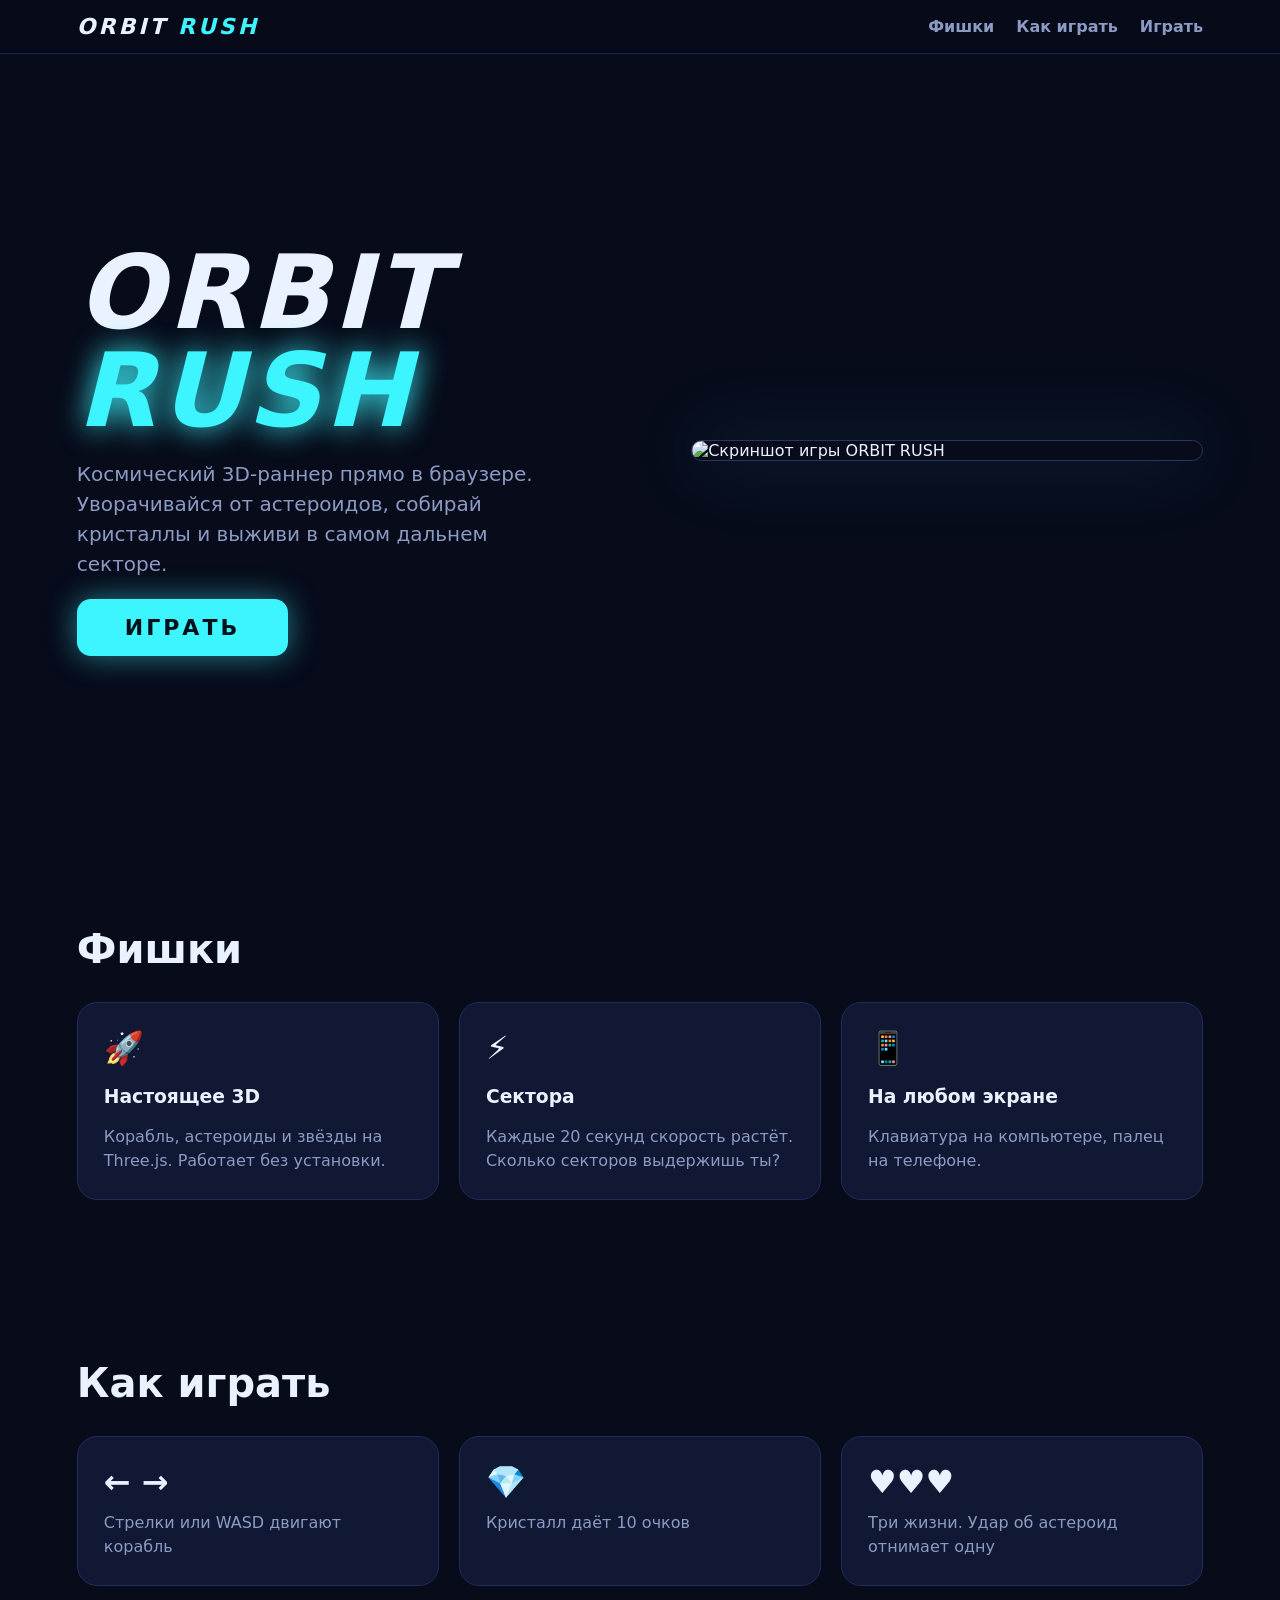
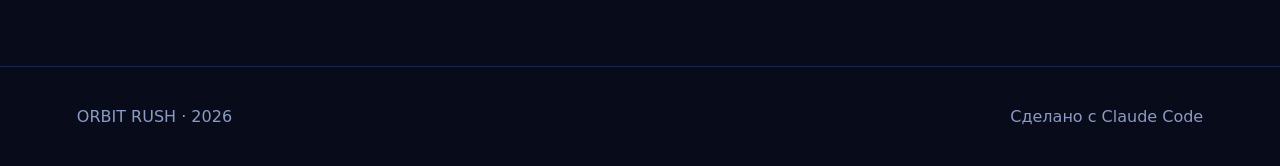
==== index.html @ 2fd19f46 "Версия 1.0: сайт, игра, spec.md, CLAUDE.md" ====
<!doctype html>
<html lang="ru">
<head>
<meta charset="utf-8">
<meta name="viewport" content="width=device-width, initial-scale=1">
<title>ORBIT RUSH: 3D-раннер в космосе</title>
<meta name="description" content="Браузерная 3D-игра: уворачивайся от астероидов и собирай кристаллы. Играй бесплатно на компьютере и телефоне.">
<link rel="stylesheet" href="style.css">
<style>
  header { position: sticky; top: 0; z-index: 5; display: flex; justify-content: space-between; align-items: center; padding: 14px 6vw; background: rgba(7, 11, 26, .8); backdrop-filter: blur(10px); border-bottom: 1px solid #1C2550; }
  .logo { font-weight: 900; font-style: italic; letter-spacing: 3px; font-size: 22px; }
  .logo span { color: var(--neon); }
  nav a { color: var(--muted); text-decoration: none; margin-left: 22px; font-weight: 600; }
  nav a:hover { color: var(--ink); }
  .hero { min-height: 88vh; display: grid; grid-template-columns: 1.1fr 1fr; align-items: center; gap: 4vw; padding: 0 6vw; }
  .hero h1 { font-size: clamp(56px, 8vw, 120px); line-height: .95; margin: 0; font-style: italic; font-weight: 900; letter-spacing: 4px; }
  .hero h1 span { display: block; color: var(--neon); text-shadow: 0 0 30px var(--neon); }
  .hero p { color: var(--muted); font-size: 20px; max-width: 480px; line-height: 1.5; }
  .shot { width: 100%; border-radius: 22px; border: 1px solid #2A3566; box-shadow: 0 0 80px rgba(61, 245, 255, .18); }
  section { padding: 80px 6vw; }
  h2 { font-size: 40px; margin: 0 0 30px; }
  .grid { display: grid; grid-template-columns: repeat(3, 1fr); gap: 20px; }
  .card { background: var(--panel); border: 1px solid #222C5A; border-radius: 20px; padding: 26px; transition: transform .25s, border-color .25s; }
  .card:hover { transform: translateY(-6px); border-color: var(--neon); }
  .card b { font-size: 32px; display: block; margin-bottom: 10px; }
  .card p { color: var(--muted); margin: 0; line-height: 1.5; }
  .reveal { opacity: 0; transform: translateY(30px); transition: opacity .7s, transform .7s; }
  .reveal.show { opacity: 1; transform: none; }
  footer { padding: 40px 6vw; color: var(--muted); border-top: 1px solid #1C2550; display: flex; justify-content: space-between; flex-wrap: wrap; gap: 10px; }
  @media (max-width: 800px) { .hero { grid-template-columns: 1fr; padding-top: 40px; } .grid { grid-template-columns: 1fr; } nav { display: none; } }
</style>
</head>
<body>
<header><div class="logo">ORBIT <span>RUSH</span></div><nav><a href="#features">Фишки</a><a href="#how">Как играть</a><a href="play.html">Играть</a></nav></header>

<div class="hero">
  <div>
    <h1>ORBIT<span>RUSH</span></h1>
    <p>Космический 3D-раннер прямо в браузере. Уворачивайся от астероидов, собирай кристаллы и выживи в самом дальнем секторе.</p>
    <a class="btn" href="play.html">ИГРАТЬ</a>
  </div>
  <img class="shot" src="screenshot.png" alt="Скриншот игры ORBIT RUSH">
</div>

<section id="features" class="reveal">
  <h2>Фишки</h2>
  <div class="grid">
    <div class="card"><b>🚀</b><h3>Настоящее 3D</h3><p>Корабль, астероиды и звёзды на Three.js. Работает без установки.</p></div>
    <div class="card"><b>⚡</b><h3>Сектора</h3><p>Каждые 20 секунд скорость растёт. Сколько секторов выдержишь ты?</p></div>
    <div class="card"><b>📱</b><h3>На любом экране</h3><p>Клавиатура на компьютере, палец на телефоне.</p></div>
  </div>
</section>

<section id="how" class="reveal">
  <h2>Как играть</h2>
  <div class="grid">
    <div class="card"><b>← →</b><p>Стрелки или WASD двигают корабль</p></div>
    <div class="card"><b>💎</b><p>Кристалл даёт 10 очков</p></div>
    <div class="card"><b>♥♥♥</b><p>Три жизни. Удар об астероид отнимает одну</p></div>
  </div>
</section>

<footer><span>ORBIT RUSH · 2026</span><span>Сделано с Claude Code</span></footer>

<script>
  // плавное появление блоков при прокрутке
  const io = new IntersectionObserver(es => es.forEach(e => e.isIntersecting && e.target.classList.add('show')), { threshold: .15 });
  document.querySelectorAll('.reveal').forEach(el => io.observe(el));
</script>
</body>
</html>
---- style.css ----
/* ORBIT RUSH: общий стиль игры и сайта */
:root {
  --bg: #070B1A;
  --panel: #111833;
  --ink: #EAF2FF;
  --muted: #8C9BC4;
  --neon: #3DF5FF;
  --hot: #FF4FD8;
  --gold: #FFC93C;
  --font: "Segoe UI", system-ui, sans-serif;
}
* { box-sizing: border-box; }
body { margin: 0; background: var(--bg); color: var(--ink); font-family: var(--font); }

/* ===== игра ===== */
body.game { overflow: hidden; height: 100vh; touch-action: none; }
canvas { display: block; }
#hud { position: fixed; top: 14px; left: 14px; display: flex; gap: 10px; z-index: 2; flex-wrap: wrap; }
.pill { background: rgba(17, 24, 51, .8); border: 1px solid #2A3566; border-radius: 999px; padding: 8px 16px; font-weight: 700; font-size: 18px; }
.pill.dim { color: var(--muted); }
#lives { color: var(--hot); letter-spacing: 2px; }
.screen { position: fixed; inset: 0; display: flex; flex-direction: column; align-items: center; justify-content: center; text-align: center; gap: 14px; z-index: 3; background: radial-gradient(circle at 50% 40%, rgba(61, 245, 255, .12), rgba(7, 11, 26, .85) 60%); padding: 20px; }
.screen.hidden { display: none; }
.screen h1 { font-size: clamp(48px, 10vw, 110px); margin: 0; letter-spacing: 6px; font-weight: 900; font-style: italic; }
.screen h1 span { color: var(--neon); text-shadow: 0 0 24px var(--neon); margin-left: 12px; }
.screen p { max-width: 520px; color: var(--muted); font-size: 18px; margin: 0; }
.screen .keys { font-size: 14px; }
.screen button, .btn { background: var(--neon); color: #001018; border: 0; border-radius: 14px; padding: 16px 48px; font-size: 22px; font-weight: 900; letter-spacing: 3px; cursor: pointer; box-shadow: 0 0 30px rgba(61, 245, 255, .5); transition: transform .15s; text-decoration: none; display: inline-block; }
.screen button:hover, .btn:hover { transform: scale(1.05); }
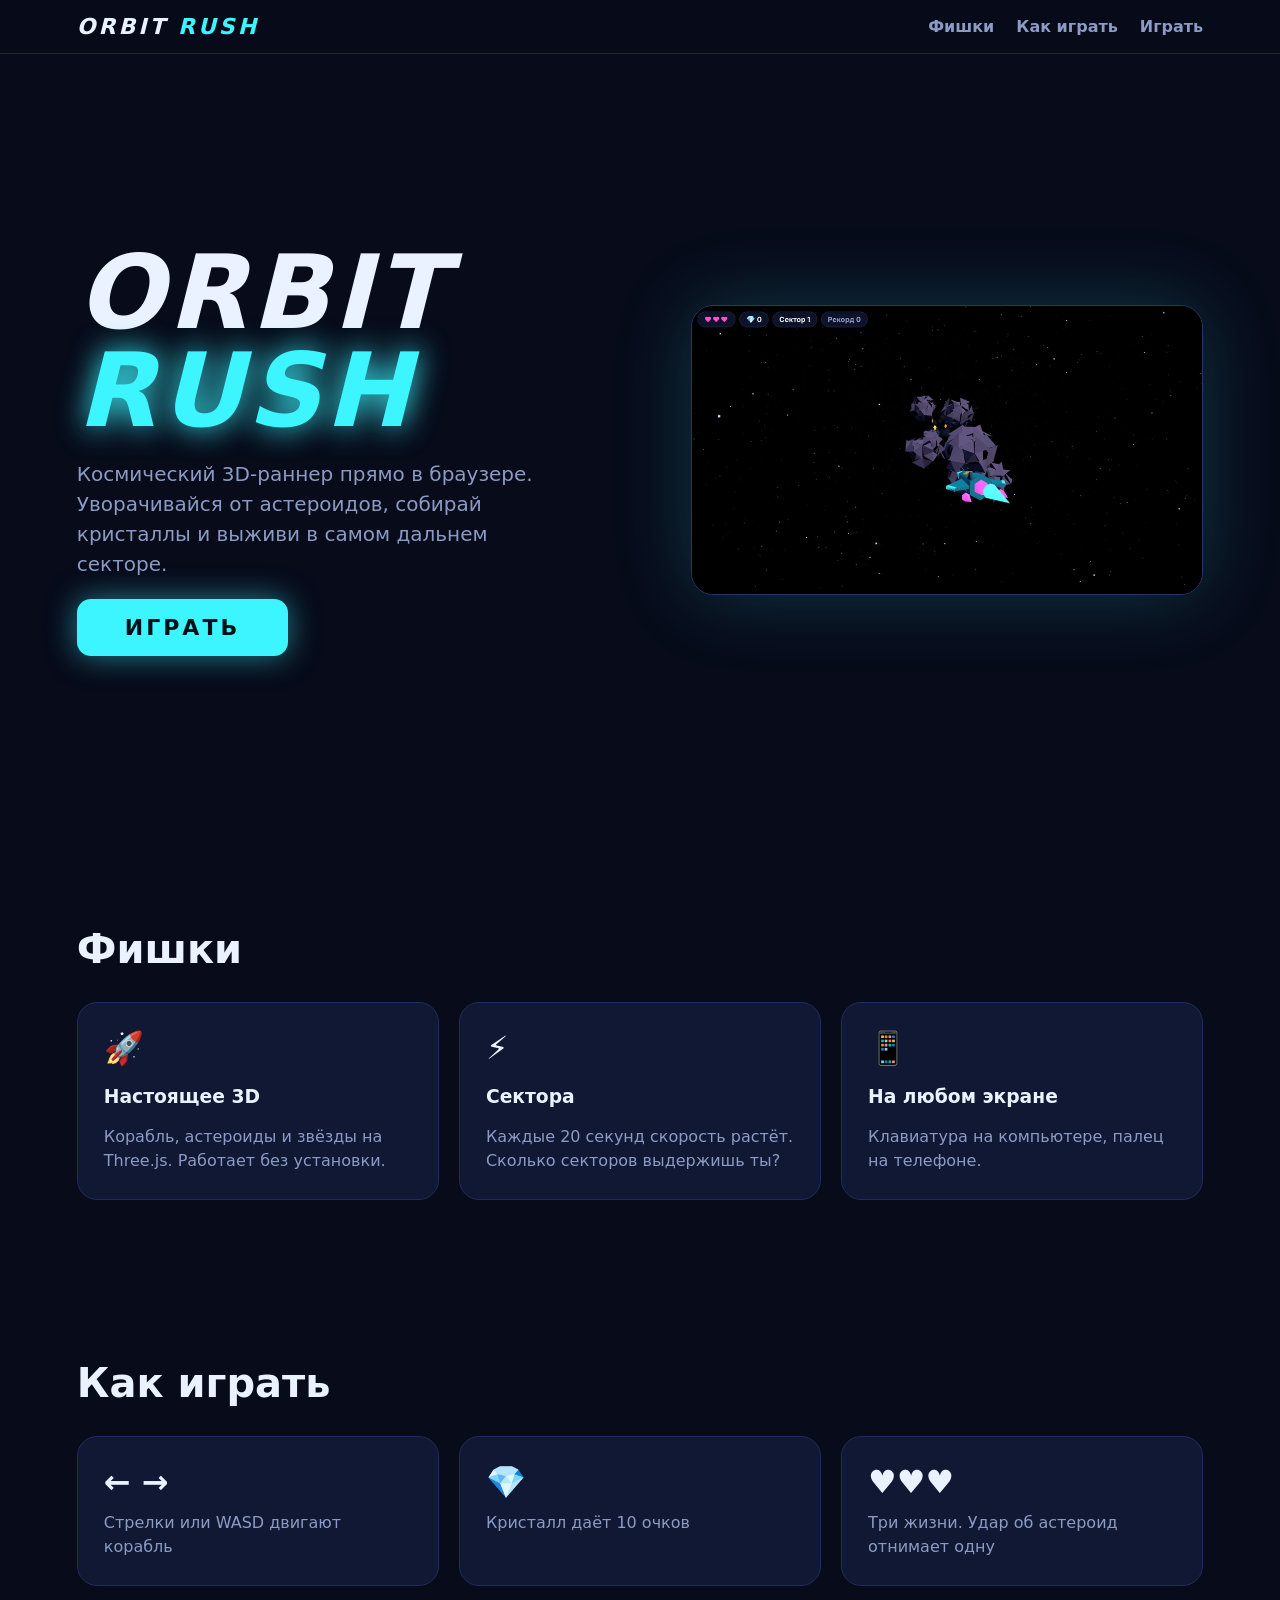
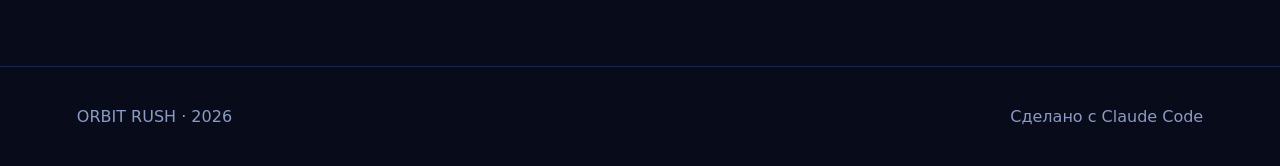
==== commit 917c0f08: "Исправлена картинка на сайте, ссылка на игру в README" ====
--- a/index.html
+++ b/index.html
@@ -39,7 +39,7 @@
     <p>Космический 3D-раннер прямо в браузере. Уворачивайся от астероидов, собирай кристаллы и выживи в самом дальнем секторе.</p>
     <a class="btn" href="play.html">ИГРАТЬ</a>
   </div>
-  <img class="shot" src="screenshot.png" alt="Скриншот игры ORBIT RUSH">
+  <img class="shot" src="screenshot.jpg" alt="Скриншот игры ORBIT RUSH">
 </div>
 
 <section id="features" class="reveal">
